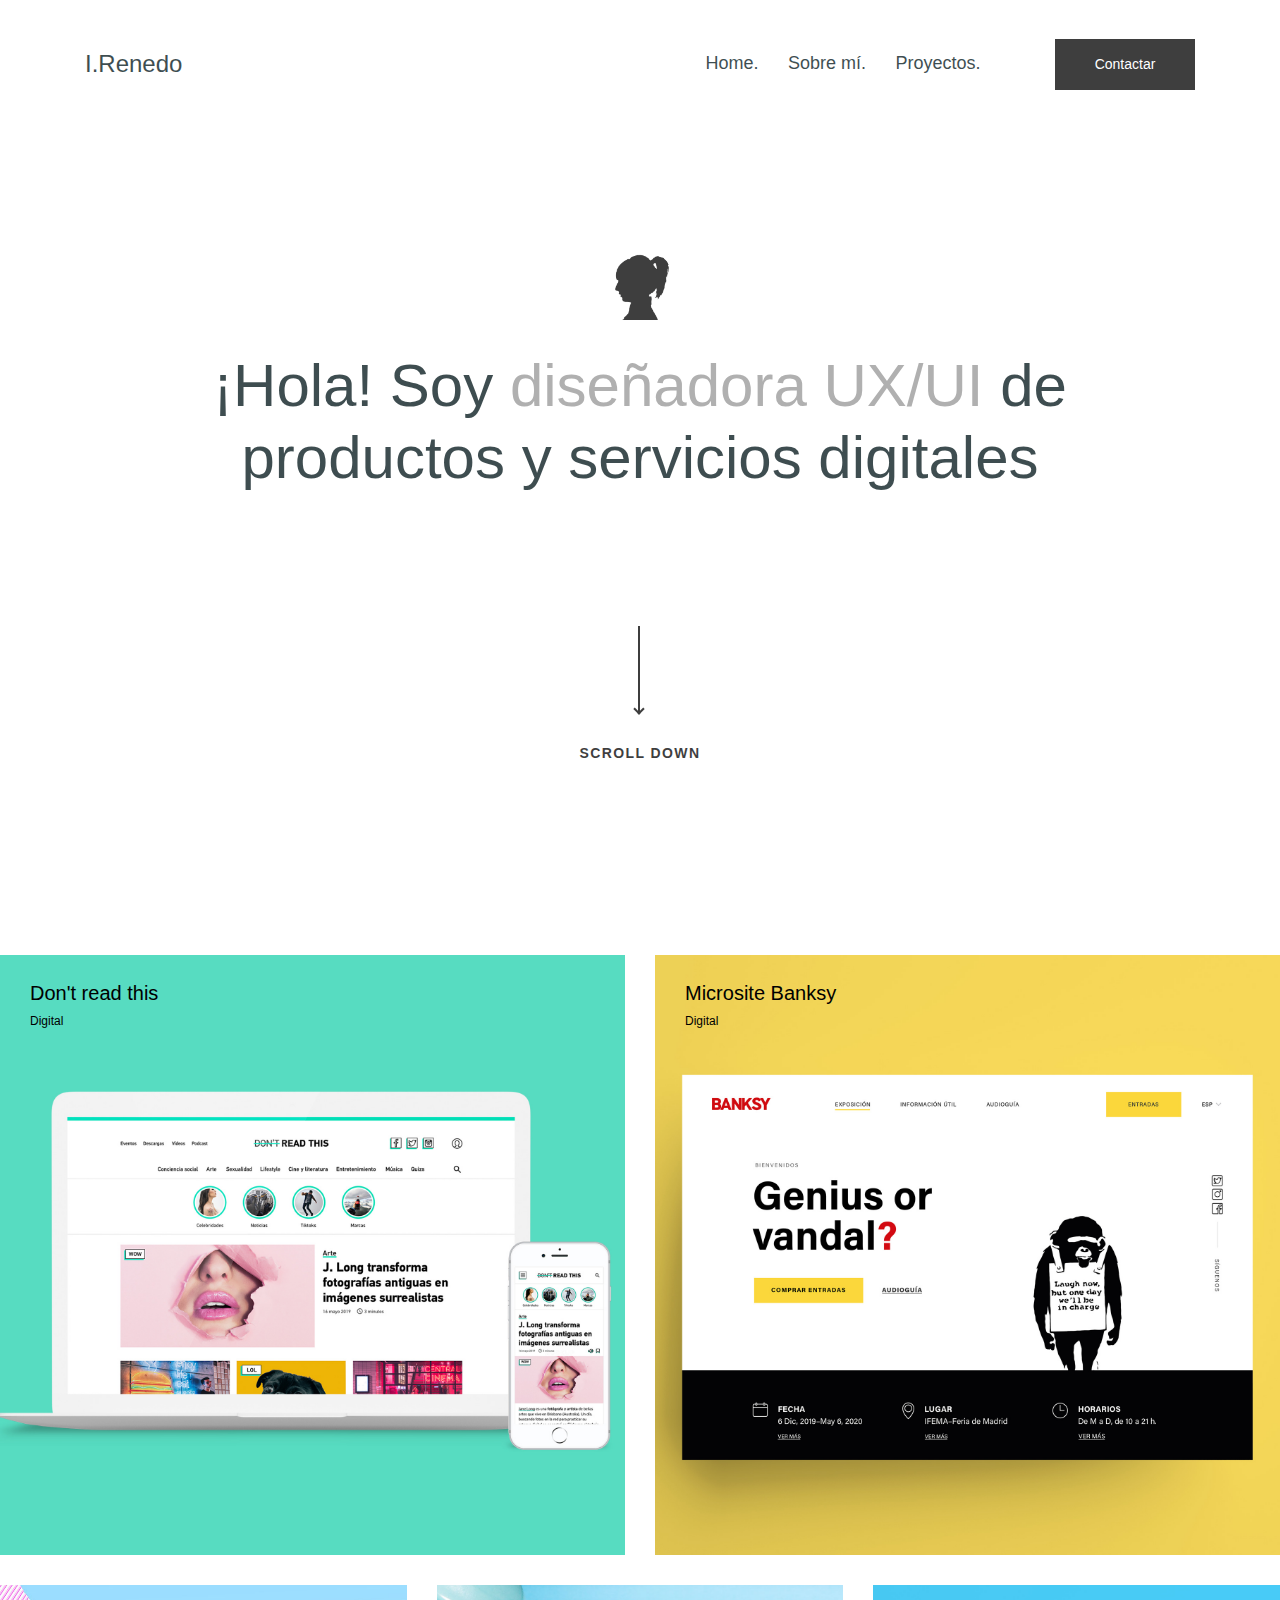
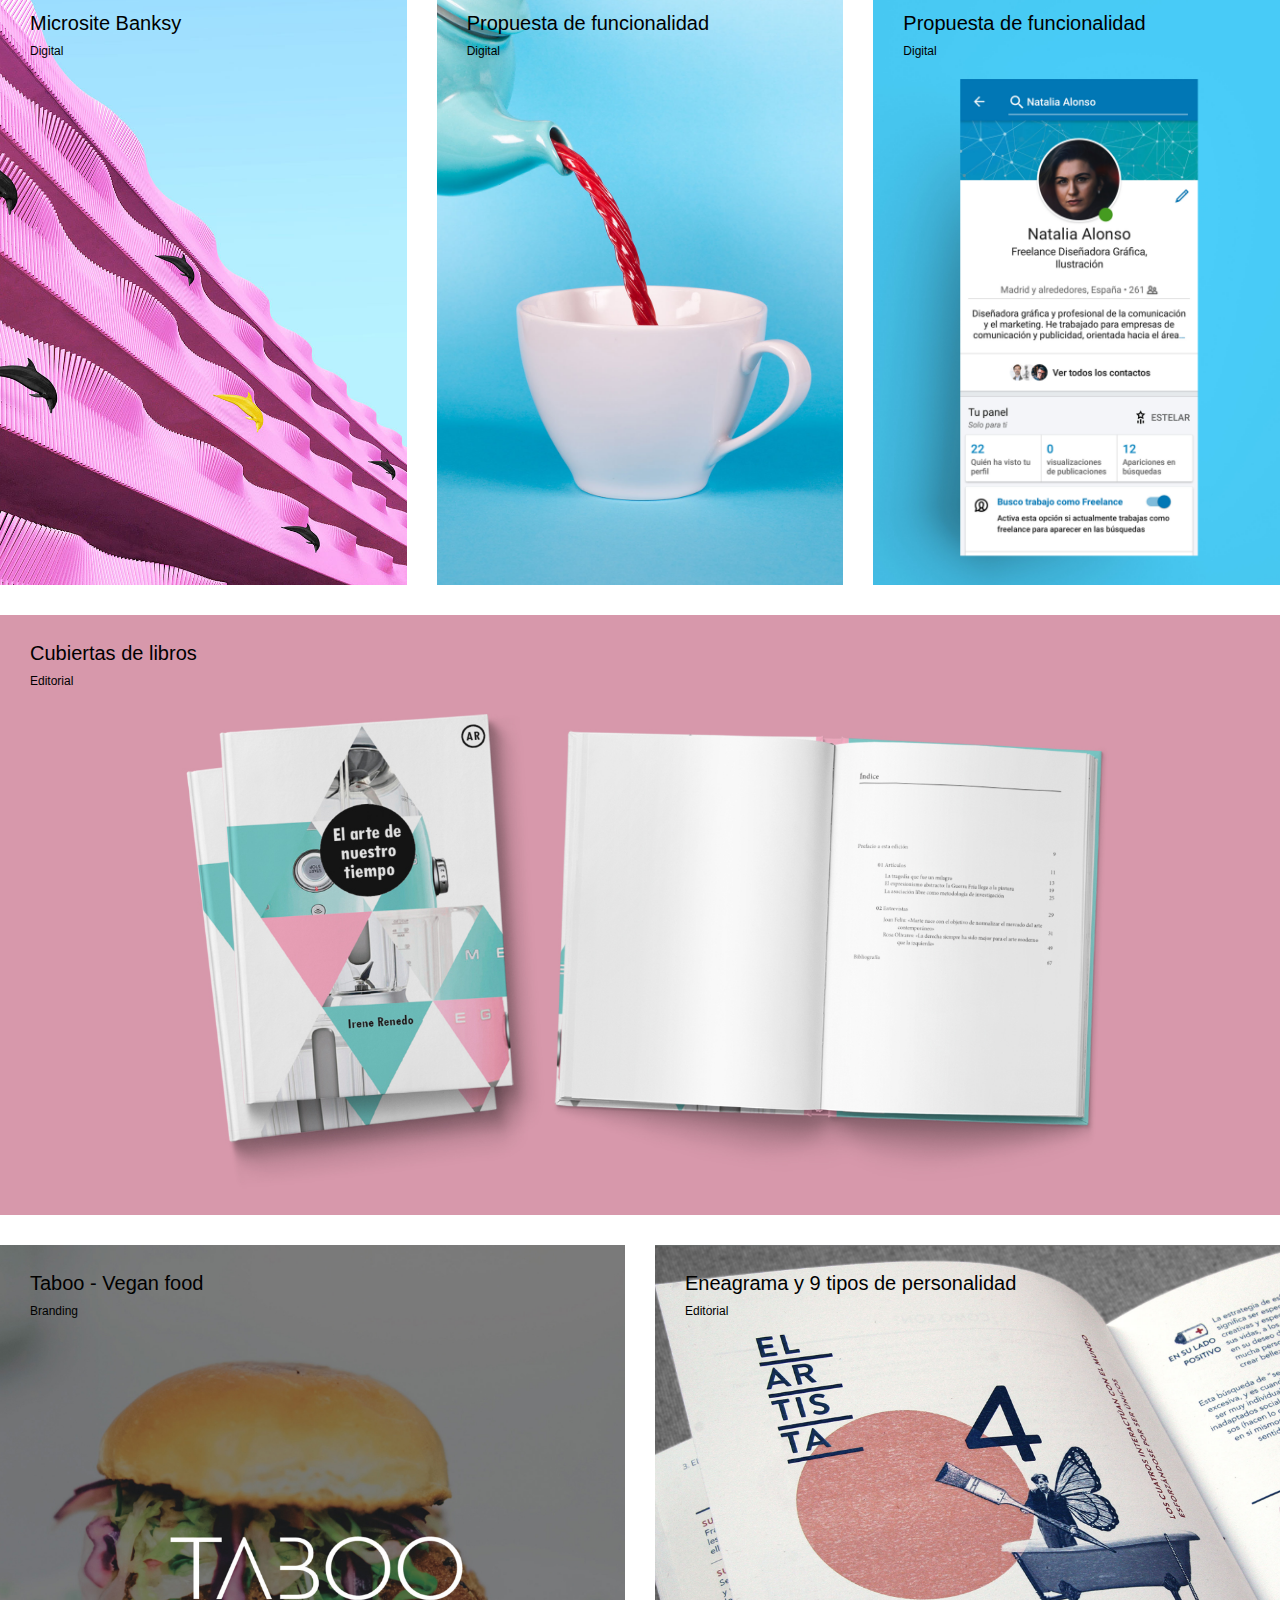
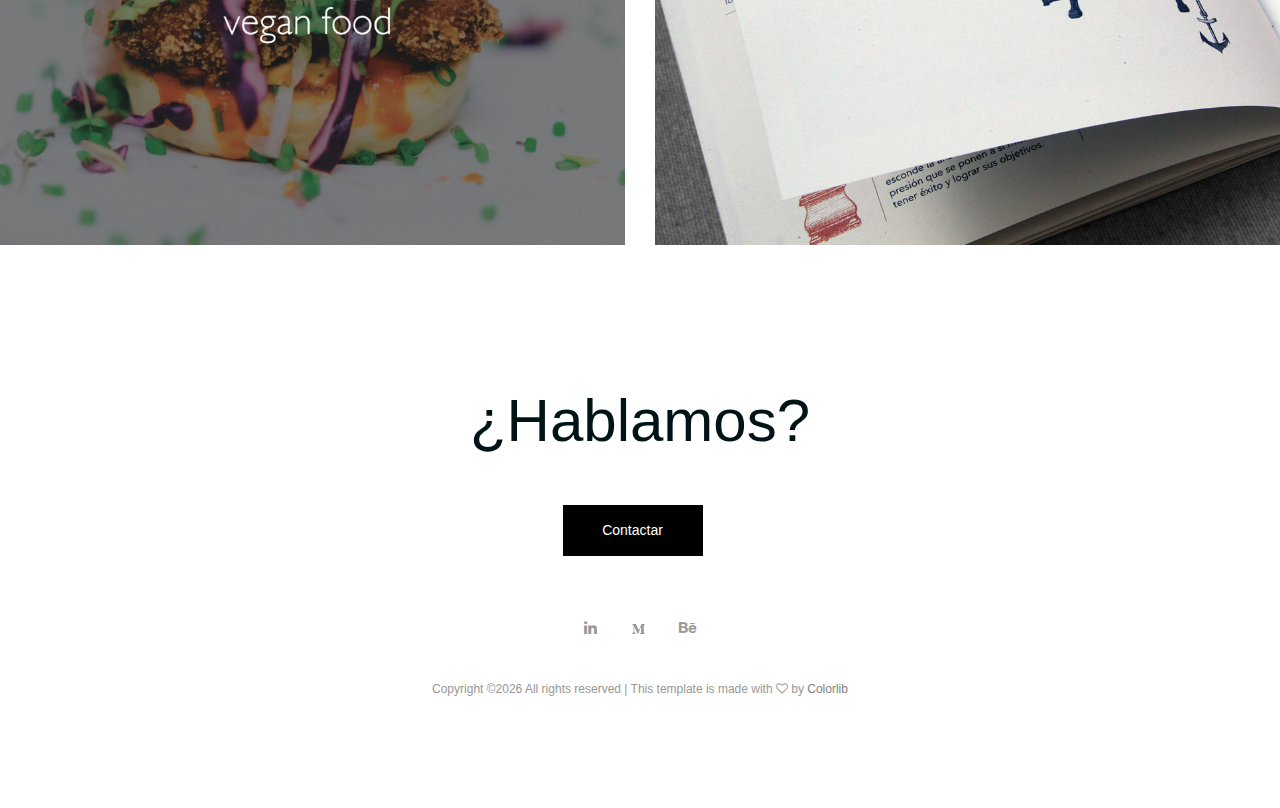
==== index.html @ 066949e9 "Version 1" ====
<!DOCTYPE html>
<html lang="en">
<head>
	<title>Irene Renedo - Portfolio</title>
	<meta charset="UTF-8">
	<meta name="description" content="Riddle - Portfolio Template">
	<meta name="keywords" content="portfolio, riddle, onepage, creative, html">
	<meta name="viewport" content="width=device-width, initial-scale=1.0">
	<!-- Favicon -->   
	<link href="./img/irene-favicon.png" rel="shortcut icon"/>

	<!-- Google Fonts -->
	<link href="https://fonts.googleapis.com/css?family=Josefin+Sans:400,400i,600,600i,700" rel="stylesheet">

	<!-- Stylesheets -->
	<link rel="stylesheet" href="css/bootstrap.min.css"/>
	<link rel="stylesheet" href="css/font-awesome.min.css"/>
	<link rel="stylesheet" href="css/magnific-popup.css"/>
	<link rel="stylesheet" href="css/style.css"/>


	<!--[if lt IE 9]>
	  <script src="https://oss.maxcdn.com/html5shiv/3.7.2/html5shiv.min.js"></script>
	  <script src="https://oss.maxcdn.com/respond/1.4.2/respond.min.js"></script>
	<![endif]-->

</head>
<body>
	<!-- Page Preloder -->
	<div id="preloder">
		<div class="loader"></div>
	</div>

	<!-- header section start -->
	<header class="header-section">
		<div class="container">
			<div class="row">
				<div class="col-lg-4 col-md-3">
					<div class="logo">
						<h2 class="site-logo">I.Renedo</h2>
					</div>
				</div>
				<div class="col-lg-8 col-md-9">
					<nav class="main-menu">
						<ul>
							<li><a href="index.html">Home.</a></li>
							<li><a href="sobremi.html">Sobre mí.</a></li>
							<li><a href="#proyectos">Proyectos.</a></li>
							<a href="mailto:irenedogomez@gmail.com" class="site-btn header-btn">Contactar</a>
						</ul>
					</nav>
				</div>
			</div>
		</div>
		<div class="nav-switch">
			<i class="fa fa-bars"></i>
		</div>
	</header>
	<!-- header section end -->
	
	<!-- intro section start -->
	<section class="intro-section">
		
		<div class="container text-center">
				<img src= "./img/irenedo.png" width="70px" vspace="30px">
			<div class="row">
				<div class="col-xl-10 offset-xl-1">
					<h2 class="section-title">¡Hola! Soy <span>diseñadora UX/UI</span> de productos y servicios digitales</h2>
					
					<div id="wrapper">
						<div id="wrapper-inner">
						  <div id="scroll-down">
							<span class="arrow-down">
							<!-- css generated icon -->
							</span>
							<span id="scroll-title">
							  Scroll down
							</span>
						  </div>
						</div>
					</div>
				</div>
			</div>
		</div>
	</section>
	<!-- intro section end -->

	<!-- portfolio section start -->
	<section class="portfolio-section">
			<!-- <div id="proyectos" class="container">
				<ul class="portfolio-filter controls">
					<li class="control" data-filter="all">All</li>
					<li class="control" data-filter=".web">Web design</li>
					<li class="control" data-filter=".digital">Digital design</li>
					<li class="control" data-filter=".rened">3D Renedering</li>
					<li class="control" data-filter=".brand">Brand Identity</li>
				</ul>
			</div>                        -->
			<div class="container-fluid p-md-0 " id="proyectos">
				<div class="row portfolios-area">

					<div class="mix col-lg-6 col-md-6 web responsiveSizeLarge"  >
						<a href="proyecto1.html" target="_blank" class="portfolio-item set-bg" data-setbg="./img/Proyecto-editorial.jpg" >
							<div class="pi-inner dont-read-img">
									<p class="gallery-p">
											Don't read this 
										  </p>
									<p class="gallery-p2">
											Digital 
											</p>

								<h2>+ Ver proyecto</h2>
								
							</div>						
						</a>
					</div>
					<!-- codigo repetido para responsive -->
					<div class="mix col-lg-6 col-md-6 web responsiveSizeSmall" >
							<a href="proyecto1.html" target="_blank" class="portfolio-item set-bg" data-setbg="./img/DontReadThis_mobile.png">
								<div class="pi-inner">
										<p class="gallery-p">
												Don't read this 
											  </p>
										<p class="gallery-p2">
												Digital 
												</p>
	
									<h2>+ Ver proyecto</h2>
									
								</div>						
							</a>
						</div>
					<div class="mix col-lg-6 col-md-6 digital responsiveSizeLarge">
						<a href="proyecto2.html" target="_blank" class="portfolio-item set-bg" data-setbg="./img/Microsite-Banksy.jpg">
							<div class="pi-inner">
									<p class="gallery-p">
									Microsite Banksy 
								  	</p>
									<p class="gallery-p2">
									Digital 
									</p>
								<h2>+ Ver proyecto</h2>
							</div>						
						</a>
					</div>
					<!-- codigo repetido para responsive -->
					<div class="mix col-lg-6 col-md-6 web responsiveSizeSmall" >
						<a href="proyecto2.html" target="_blank" class="portfolio-item set-bg" data-setbg="./img/Banksy_mobile.png">
							<div class="pi-inner">
									<p class="gallery-p">
											Microsite Banksy 
										  </p>
									<p class="gallery-p2">
											Digital 
											</p>

								<h2>+ Ver proyecto</h2>
								
							</div>						
						</a>
					</div>


					
					<div class="mix col-lg-4 col-md-6 web">
						<a href="https://colorlib.com/preview/#riddle" target="_blank" class="portfolio-item set-bg" data-setbg="img/portfolio/3.jpg">
							<div class="pi-inner">
									<p class="gallery-p">
											Microsite Banksy 
											  </p>
											<p class="gallery-p2">
											Digital 
											</p>
								<h2>+ See Project</h2>
							</div>						
						</a>
					</div>
					<div class="mix col-lg-4 col-md-6 digital">
						<a href="https://colorlib.com/preview/#riddle" target="_blank" class="portfolio-item set-bg" data-setbg="img/portfolio/4.jpg">
							<div class="pi-inner">
										<p class="gallery-p">
										Propuesta de funcionalidad 
										</p>
										<p class="gallery-p2">
										Digital 
										</p>
								<h2>+ Ver proyecto</h2>
							</div>						
						</a>
					</div>
					<div class="mix col-lg-4 col-md-6 rened">
						<a href="proyecto5.html" target="_blank" class="portfolio-item set-bg" data-setbg="./img/Funcionalidad-LinkedIn.jpg">
							<div class="pi-inner">
									<p class="gallery-p">
									Propuesta de funcionalidad 
									</p>
									<p class="gallery-p2">
									Digital 
									</p>
								<h2>+ Ver proyecto</h2>
							</div>						
						</a>
					</div>
					<div class="mix col-lg-12 col-md-6 web responsiveSizeLarge">
						<a href="https://www.behance.net/gallery/58232469/DISENO-DE-CUBIERTAS-Book-Cover" target="_blank" class="portfolio-item set-bg" data-setbg="./img/Cubiertas2.jpg">
							<div class="pi-inner">
										<p class="gallery-p">
										Cubiertas de libros 
										</p>
										<p class="gallery-p2">
										Editorial 
										</p>
								<h2>+ Ver proyecto</h2>
							</div>						
						</a>
					</div>

					<!-- codigo repetido para responsive -->
					<div class="mix col-lg-6 col-md-6 web responsiveSizeSmall" >
						<a href="https://www.behance.net/gallery/58232469/DISENO-DE-CUBIERTAS-Book-Cover" target="_blank" class="portfolio-item set-bg" data-setbg="./img/Cubiertas_mobile.png">
							<div class="pi-inner">
									<p class="gallery-p">
											Cubiertas de libros 
										  </p>
									<p class="gallery-p2">
											Editorial 
											</p>

								<h2>+ Ver proyecto</h2>
								
							</div>						
						</a>
					</div>

					<div class="mix col-lg-6 col-md-6 rened">
						<a href="https://www.behance.net/gallery/58991447/TABOO-Vegan-food" target="_blank" class="portfolio-item set-bg" data-setbg="./img/taboo-veganfood.jpg">
							<div class="pi-inner">
										<p class="gallery-p">
										Taboo - Vegan food 
										</p>
										<p class="gallery-p2">
										Branding 
										</p>
								<h2>+ Ver proyecto</h2>
							</div>						
						</a>
					</div>
					<div class="mix col-lg-6 col-md-6 brand">
						<a href="https://artediez.es/blog/proyectos/eneagrama-9-tipos-personalidad-irene-renedo/" target="_blank" class="portfolio-item set-bg" data-setbg="./img/eneagrama.jpg">
							<div class="pi-inner">	
										<p class="gallery-p">
										Eneagrama y 9 tipos de personalidad 
										</p>
										<p class="gallery-p2">
										Editorial 
										</p>
								<h2>+ Ver proyecto</h2>
							</div>						
						</a>
					</div>
				</div>
			</div>
		</section>
		<!-- portfolio section end -->
    





    

    	<!-- footer section start -->
	<footer class="footer-section text-center">
		<div class="container">
			<h2 class="section-title mb-5">¿Hablamos?</h2>
			<a href="mailto:irenedogomez@gmail.com" class="site-btn">Contactar</a>
			<div class="social-links">
				<a href="https://www.linkedin.com/in/irene-renedo" target="_blank"><span class="fa fa-linkedin"></span></a>
				<a href="https://medium.com/@irenedogomez" target="_blank"><img src= "./img/medium.png" width="13px"></a>
				<a href="https://www.behance.net/irenedogomce1c" target="_blank"><span class="fa fa-behance"></span></a>
				
			</div>
			<div class="copyright"><!-- Link back to Colorlib can't be removed. Template is licensed under CC BY 3.0. -->
Copyright &copy;<script>document.write(new Date().getFullYear());</script> All rights reserved | This template is made with <i class="fa fa-heart-o" aria-hidden="true"></i> by <a href="https://colorlib.com" target="_blank">Colorlib</a>
<!-- Link back to Colorlib can't be removed. Template is licensed under CC BY 3.0. -->
</div>
		</div>
	</footer>
	<!-- footer section end -->



	<!--====== Javascripts & Jquery ======-->
	<script src="js/jquery-2.1.4.min.js"></script>
	<script src="js/bootstrap.min.js"></script>
	<script src="js/mixitup.min.js"></script>
	<script src="js/magnific-popup.min.js"></script>
	<script src="js/main.js"></script>
</body>
</html>
---- css/style.css ----
/* =================================
------------------------------------
  Riddle - Portfolio
  Version: 1.0
 ------------------------------------ 
 ====================================*/

/*----------------------------------------*/
/* Template default CSS
/*----------------------------------------*/
@font-face {
  font-family: "Graphit";
  src: url("fonts/Graphit-Regular.otf")
}


h1,
h2,
h3,
h4,
h5,
h6 {
  color: #001418;
  margin: 0;
  font-weight: 400;
  font-family: 'Graphit', sans-serif;
}

p {
  font-size: 18px;
  color: #979797;
  line-height: 1.8;
  
}

.gallery-p {
  color: #000;
  font-size: 20px;
  margin-top: 20px;
  margin-bottom: 0px;
  margin-left: 30px;
  
}

.gallery-p2 {
  color: #000;
  font-size: 12px;
  margin-top: 0px;
  margin-left: 30px;
  
}

img {
  max-width: 100%;
}

input:focus,
select:focus,
button:focus,
textarea:focus {
  outline: none;
}

a {
  color: grey;
  text-decoration: none;
  cursor: pointer;
}

a:hover,
a:focus {

  color: grey;
  text-decoration: underline;
  outline: none;
}


ul,
ol {
  padding: 0;
  margin: 0;
}

h1 {text-align: center; margin-bottom: 40px;}


.titleproyecto {margin-top: 100px;}


#wrapper {
  display: table;
  width:100%;
  height:100%;
}

#wrapper-inner {
  display: table-cell;
  vertical-align:middle;
  width:100%;
  height:100%;
}

#scroll-down {
    display: block;
    position: relative;
    padding-top: 79px;
  text-align:center;
}
.arrow-down {
    display: block;
    margin: 0 auto;
    width: 10px;
    height: 38px;
}
.arrow-down:after {
    content: '';
    display: block;
    margin: 0;
    padding: 0;
    width: 8px;
    height: 8px;
    border-top: 2px solid #000000;
    border-right: 2px solid #000000;
    behavior: url(-ms-transform.htc);
    -moz-transform: rotate(135deg);
    -webkit-transform: rotate(135deg);
    -o-transform: rotate(135deg);
    -ms-transform: rotate(135deg);
    transform: rotate(135deg);
}
#scroll-title {
    display: block;
    text-transform: uppercase;
    color: #000000;
  font-family: Graphit, sans-serif, Arial;
  font-size:14px;
  font-weight:bold;
  letter-spacing:.1em;
}
#scroll-down::before {
    -webkit-animation: elasticus 1.4s cubic-bezier(1, 0, 0, 1) infinite;
    /* Safari 4+ */
    
    -moz-animation: elasticus 1.4s cubic-bezier(1, 0, 0, 1) infinite;
    /* Fx 5+ */
    
    -o-animation: elasticus 1.4s cubic-bezier(1, 0, 0, 1) infinite;
    /* Opera 12+ */
    
    animation: elasticus 1.4s cubic-bezier(1, 0, 0, 1) infinite;
    /* IE 10+, Fx 29+ */
    
    position: absolute;
    top: 0px;
    left: 50%;
    margin-left: -2px;
    width: 2px;
    height: 88px;
    background: #000000;
    content: ' ';

}
@-webkit-keyframes elasticus {
    0% {
        -webkit-transform-origin: 0% 0%;
        -ms-transform-origin: 0% 0%;
        -moz-transform-origin: 0% 0%;
        -o-transform-origin: 0% 0%;
        transform-origin: 0% 0%;
        -webkit-transform: scale(1, 0);
        -ms-transform: scale(1, 0);
        -moz-transform: scale(1, 0);
        -o-transform: scale(1, 0);
        transform: scale(1, 0);
    }
    50% {
        -webkit-transform-origin: 0% 0%;
        -ms-transform-origin: 0% 0%;
        -moz-transform-origin: 0% 0%;
        -o-transform-origin: 0% 0%;
        transform-origin: 0% 0%;
        -webkit-transform: scale(1, 1);
        -ms-transform: scale(1, 1);
        -moz-transform: scale(1, 1);
        -o-transform: scale(1, 1);
        transform: scale(1, 1);
    }
    50.1% {
        -webkit-transform-origin: 0% 100%;
        -ms-transform-origin: 0% 100%;
        -moz-transform-origin: 0% 100%;
        -o-transform-origin: 0% 100%;
        transform-origin: 0% 100%;
        -webkit-transform: scale(1, 1);
        -ms-transform: scale(1, 1);
        -moz-transform: scale(1, 1);
        -o-transform: scale(1, 1);
        transform: scale(1, 1);
    }
    100% {
        -webkit-transform-origin: 0% 100%;
        -ms-transform-origin: 0% 100%;
        -moz-transform-origin: 0% 100%;
        -o-transform-origin: 0% 100%;
        transform-origin: 0% 100%;
        -webkit-transform: scale(1, 0);
        -ms-transform: scale(1, 0);
        -moz-transform: scale(1, 0);
        -o-transform: scale(1, 0);
        transform: scale(1, 0);
    }
}
@-moz-keyframes elasticus {
    0% {
        -webkit-transform-origin: 0% 0%;
        -ms-transform-origin: 0% 0%;
        -moz-transform-origin: 0% 0%;
        -o-transform-origin: 0% 0%;
        transform-origin: 0% 0%;
        -webkit-transform: scale(1, 0);
        -ms-transform: scale(1, 0);
        -moz-transform: scale(1, 0);
        -o-transform: scale(1, 0);
        transform: scale(1, 0);
    }
    50% {
        -webkit-transform-origin: 0% 0%;
        -ms-transform-origin: 0% 0%;
        -moz-transform-origin: 0% 0%;
        -o-transform-origin: 0% 0%;
        transform-origin: 0% 0%;
        -webkit-transform: scale(1, 1);
        -ms-transform: scale(1, 1);
        -moz-transform: scale(1, 1);
        -o-transform: scale(1, 1);
        transform: scale(1, 1);
    }
    50.1% {
        -webkit-transform-origin: 0% 100%;
        -ms-transform-origin: 0% 100%;
        -moz-transform-origin: 0% 100%;
        -o-transform-origin: 0% 100%;
        transform-origin: 0% 100%;
        -webkit-transform: scale(1, 1);
        -ms-transform: scale(1, 1);
        -moz-transform: scale(1, 1);
        -o-transform: scale(1, 1);
        transform: scale(1, 1);
    }
    100% {
        -webkit-transform-origin: 0% 100%;
        -ms-transform-origin: 0% 100%;
        -moz-transform-origin: 0% 100%;
        -o-transform-origin: 0% 100%;
        transform-origin: 0% 100%;
        -webkit-transform: scale(1, 0);
        -ms-transform: scale(1, 0);
        -moz-transform: scale(1, 0);
        -o-transform: scale(1, 0);
        transform: scale(1, 0);
    }
}
@-o-keyframes elasticus {
    0% {
        -webkit-transform-origin: 0% 0%;
        -ms-transform-origin: 0% 0%;
        -moz-transform-origin: 0% 0%;
        -o-transform-origin: 0% 0%;
        transform-origin: 0% 0%;
        -webkit-transform: scale(1, 0);
        -ms-transform: scale(1, 0);
        -moz-transform: scale(1, 0);
        -o-transform: scale(1, 0);
        transform: scale(1, 0);
    }
    50% {
        -webkit-transform-origin: 0% 0%;
        -ms-transform-origin: 0% 0%;
        -moz-transform-origin: 0% 0%;
        -o-transform-origin: 0% 0%;
        transform-origin: 0% 0%;
        -webkit-transform: scale(1, 1);
        -ms-transform: scale(1, 1);
        -moz-transform: scale(1, 1);
        -o-transform: scale(1, 1);
        transform: scale(1, 1);
    }
    50.1% {
        -webkit-transform-origin: 0% 100%;
        -ms-transform-origin: 0% 100%;
        -moz-transform-origin: 0% 100%;
        -o-transform-origin: 0% 100%;
        transform-origin: 0% 100%;
        -webkit-transform: scale(1, 1);
        -ms-transform: scale(1, 1);
        -moz-transform: scale(1, 1);
        -o-transform: scale(1, 1);
        transform: scale(1, 1);
    }
    100% {
        -webkit-transform-origin: 0% 100%;
        -ms-transform-origin: 0% 100%;
        -moz-transform-origin: 0% 100%;
        -o-transform-origin: 0% 100%;
        transform-origin: 0% 100%;
        -webkit-transform: scale(1, 0);
        -ms-transform: scale(1, 0);
        -moz-transform: scale(1, 0);
        -o-transform: scale(1, 0);
        transform: scale(1, 0);
    }
}
@keyframes elasticus {
    0% {
        -webkit-transform-origin: 0% 0%;
        -ms-transform-origin: 0% 0%;
        -moz-transform-origin: 0% 0%;
        -o-transform-origin: 0% 0%;
        transform-origin: 0% 0%;
        -webkit-transform: scale(1, 0);
        -ms-transform: scale(1, 0);
        -moz-transform: scale(1, 0);
        -o-transform: scale(1, 0);
        transform: scale(1, 0);
    }
    50% {
        -webkit-transform-origin: 0% 0%;
        -ms-transform-origin: 0% 0%;
        -moz-transform-origin: 0% 0%;
        -o-transform-origin: 0% 0%;
        transform-origin: 0% 0%;
        -webkit-transform: scale(1, 1);
        -ms-transform: scale(1, 1);
        -moz-transform: scale(1, 1);
        -o-transform: scale(1, 1);
        transform: scale(1, 1);
    }
    50.1% {
        -webkit-transform-origin: 0% 100%;
        -ms-transform-origin: 0% 100%;
        -moz-transform-origin: 0% 100%;
        -o-transform-origin: 0% 100%;
        transform-origin: 0% 100%;
        -webkit-transform: scale(1, 1);
        -ms-transform: scale(1, 1);
        -moz-transform: scale(1, 1);
        -o-transform: scale(1, 1);
        transform: scale(1, 1);
    }
    100% {
        -webkit-transform-origin: 0% 100%;
        -ms-transform-origin: 0% 100%;
        -moz-transform-origin: 0% 100%;
        -o-transform-origin: 0% 100%;
        transform-origin: 0% 100%;
        -webkit-transform: scale(1, 0);
        -ms-transform: scale(1, 0);
        -moz-transform: scale(1, 0);
        -o-transform: scale(1, 0);
        transform: scale(1, 0);
    }
}



/*// codepen profile logo
#paschka {
  display: block;
  color:white;
  font-family:helvetica neue, helvetica, arial;
  font-size:32px;
  text-decoration: none;
  position: fixed;
  bottom:0px;
  right:0px;
  padding:0px;
  transition: all .1s ease;
  background:#000;
  height:40px;
  line-height:30px;
  vertical-align:middle;
  width:40px;
  text-align:center;
  border-radius: 5%;
  bottom:20px;
  right:20px;
  
  &:hover {
    background-color:#232323;
    transition:all .1s ease;
    color:#f0f0f0;
  }
}



/*------------------------
  Helper css
--------------------------*/
.body-pad {
  padding: 0 40px;
}

.spad {
  padding: 100px 0;
}

.pt100 {
  padding-top: 100px;
}

.set-bg {
  background-repeat: no-repeat;
  background-size: cover;
}

.section-title {
  font-size: 60px;
  margin-bottom: 40px;
}

.section-title span {
  color: #979797;
}

/*------------------------
  Common Elements
--------------------------*/
.element {
  margin-bottom: 100px;
}

.element:last-child {
  margin-bottom: 0;
}

/*=== Preloder ===*/
#preloder {
  position: fixed;
  width: 100%;
  height: 100%;
  top: 0;
  left: 0;
  z-index: 999999;
  background: #fff;
}

.loader {
  width: 30px;
  height: 30px;
  border: 3px solid #000;
  position: absolute;
  top: 50%;
  left: 50%;
  margin-top: -13px;
  margin-left: -13px;
  border-radius: 60px;
  border-left-color: transparent;
  animation: loader 0.8s linear infinite;
  -webkit-animation: loader 0.8s linear infinite;
}

@keyframes loader {
  0% {
    -webkit-transform: rotate(0deg);
            transform: rotate(0deg);
  }
  50% {
    -webkit-transform: rotate(180deg);
            transform: rotate(180deg);
  }
  100% {
    -webkit-transform: rotate(360deg);
            transform: rotate(360deg);
  }
}

@-webkit-keyframes loader {
  0% {
    -webkit-transform: rotate(0deg);
  }
  50% {
    -webkit-transform: rotate(180deg);
  }
  100% {
    -webkit-transform: rotate(360deg);
  }
}

/*=== Buttons ===*/
.site-btn {
  display: inline-block;
  font-size: 14px;
  min-width: 140px;
  text-align: center;
  padding: 15px 10px;
  position: relative;
  color: #fff;
  border: none;
  background-color: #000;
  margin-right: 15px;
  z-index: 1;
}


.site-btn-cv {
  
  background-color: white;
  color: black;
  border: 1px solid #000F;
  min-width: 140px;
  padding: 15px 20px;
  position: relative;
}





.site-btn.btn-fade {
  background-color: #979797;
}

.site-btn.btn-line {
  background: none;
  border: 2px solid #000;
  color: #000;
  padding: 13px 10px;
}

.site-btn.btn-line:hover {
  color: #000;
}

.site-btn.btn-line-fade {
  background: none;
  border: 2px solid #979797;
  color: #979797;
  padding: 13px 10px;
}

.site-btn.btn-line-fade:hover {
  color: #979797;
}

.site-btn:hover {
  color: #fff;
}

/*===  Accordion  ===*/
.accordion-area .panel {
  margin-bottom: 30px;
}

.accordion-area .panel-header {
  background: #000;
  color: #fff;
  display: block;
  padding: 12px 50px;
  padding-left: 30px;
  font-size: 14px;
  font-weight: 600;
  position: relative;
  border: 2px solid #000;
  -webkit-transition: all 0.4s ease-out 0s;
  -o-transition: all 0.4s ease-out 0s;
  transition: all 0.4s ease-out 0s;
}

.accordion-area .panel-header.active {
  background: transparent;
  color: #000;
}

.accordion-area .panel-header.active .panel-link:after {
  content: "-";
  color: #000;
}

.accordion-area .panel-header.active .panel-link.collapsed:after {
  content: "+";
}

.accordion-area .panel-link {
  position: absolute;
  right: 0;
  top: 0;
  height: 100%;
  width: 50px;
  border: none;
  cursor: pointer;
  background: transparent;
}

.accordion-area .panel-body p {
  font-size: 14px;
  margin-bottom: 0;
  padding-top: 25px;
}

.accordion-area .panel-body {
  padding: 0 5px;
}

.accordion-area .panel-link:after {
  content: "+";
  position: absolute;
  left: 50%;
  font-size: 16px;
  font-weight: 700;
  top: 50%;
  color: #fff;
  line-height: 16px;
  margin-top: -8px;
  margin-left: -4px;
}

/*===  Tab  ===*/
.tab-element .nav-tabs {
  border-bottom: none;
  margin-bottom: 35px;
}

.tab-element .nav-tabs .nav-link {
  border: 2px solid #000;
  background: #000;
  border-radius: 0;
  margin-right: 10px;
  font-size: 14px;
  font-weight: 500;
  color: #222;
  padding: 15px 40px;
  min-width: 118px;
  font-size: 16px;
  color: #fff;
  margin-bottom: 10px;
}

.tab-element .nav-tabs .nav-item:last-child .nav-link {
  margin-right: 0;
}

.tab-element .nav-tabs .nav-link.active {
  background: transparent;
  color: #000;
}

.tab-element .tab-pane h4 {
  font-size: 18px;
  margin: 25px 0 20px;
}

.tab-element .tab-pane p {
  font-size: 14px;
}

.circle-progress {
  text-align: center;
  position: relative;
}

.circle-progress canvas {
  -webkit-transform: rotate(90deg);
  -ms-transform: rotate(90deg);
  transform: rotate(90deg);
}

.circle-progress .progress-info {
  position: absolute;
  width: 100%;
  top: 30%;
}

.circle-progress .progress-info h2 {
  font-size: 36px;
}

.circle-progress .progress-info p {
  color: #979797;
  font-size: 16px;
  line-height: normal;
}

/*===  Icon Box  ===*/
.icon-box {
  display: -webkit-box;
  display: -ms-flexbox;
  display: flex;
}

.icon-box .icon h2 {
  font-size: 60px;
}

.icon-box .icon-box-content {
  padding-left: 25px;
  padding-top: 10px;
}

.icon-box .icon-box-content h3 {
  font-size: 24px;
  margin-bottom: 25px;
}

/*------------------------
    Header Section
--------------------------*/
.header-section {
  padding-top: 30px;
  padding-bottom: 20px;
  position: relative;
  
}

.site-logo {
  font-size: 24px;
  padding-top: 20px;
}

.main-menu ul {
  float: right;
  list-style: none;

}

.main-menu ul li {
  display: inline;
}

.main-menu ul li a {
  display: inline-block;
  font-size: 18px;
  color: #001418;
  margin-left: 15px;
  margin-right: 10px;
  padding: 20px 0 5px;
  
}

.main-menu ul li:nth-child(3) {
  margin-right: 60px;
  
}

.main-menu ul a {
  float: none;
}

.header-btn {
  float: right;
  margin-right: 0;
}

.nav-switch {
  display: none;
}

/*------------------------
    Intro Section
--------------------------*/
.intro-section {
  padding: 110px 0;
  height: calc(100vh - 55px);
}



/*.col-lg-6 {margin-top: 90px;}

.col-lg-5 {margin-top: 60px;}

/*------------------------
    Portfolio Section
--------------------------*/
.portfolio-section {
  overflow: hidden;
}

.portfolio-filter {
  list-style: none;
  padding-bottom: 100px;
}

.portfolio-filter li {
  font-size: 16px;
  display: inline-block;
  margin-right: 30px;
  padding-bottom: 10px;
  color: #979797;
  cursor: pointer;
}

.portfolio-filter li.mixitup-control-active {
  color: #001418;
}

.portfolios-area .gallery-block {
  padding: 0;
}

.gallery-block {
  position: relative;
}

.portfolio-item {
  display: block;
  width: 100%;
  height: 600px;
  background-position: center center;
  position: relative;
  margin-bottom: 30px;
}

.portfolio-item .pi-inner {
  position: absolute;
  width: 100%;
  height: 100%;
  left: 0;
  top: 0;
  background: transparent;
  -webkit-transition: all 0.4s ease 0s;
  -o-transition: all 0.4s ease 0s;
  transition: all 0.4s ease 0s;
}

.pi-inner:hover .gallery-p{
  color: white;
}

.pi-inner:hover .gallery-p2{
  color: white;
}

.portfolio-item .pi-inner h2 {
  opacity: 0;
  font-size: 30px;
  font-weight: 400;
  position: absolute;
  left: 50px;
  bottom: 50px;
  color: #fff;
  letter-spacing: 10px;
  -webkit-transition: all 0.3s ease 0s;
  -o-transition: all 0.3s ease 0s;
  transition: all 0.3s ease 0s;
}

.portfolio-item:hover .pi-inner {
  background: rgba(0, 20, 24, 0.8);
}

.portfolio-item:hover .pi-inner h2 {
  opacity: 1;
  letter-spacing: 0;
}

.portfolio-meta {
  padding-bottom: 45px;
}

.portfolio-meta h2 {
  font-size: 24px;
}

.portfolio-meta p {
  font-size: 14px;
  color: #a6a6a6;
  margin-bottom: 0;
}

.portfolio-intro {
  display: block;
}

.img-popup-warp .mfp-content {
  opacity: 0;
  -webkit-transform: scale(0.8);
  -ms-transform: scale(0.8);
  transform: scale(0.8);
  -webkit-transition: all 0.4s;
  -o-transition: all 0.4s;
  transition: all 0.4s;
}

.img-popup-warp.mfp-ready .mfp-content {
  opacity: 1;
  -webkit-transform: scale(1);
  -ms-transform: scale(1);
  transform: scale(1);
}

.description {
  display: flex;
  flex-direction: row;
}

.description2 {
  display: flex;
  flex-direction: row;
  margin-left: 20px;
  margin-right: 20px;
}


/*------------------------
    Footer Section
--------------------------*/
.footer-section {
  padding: 110px 0;
}

.footer-section .copyright {
  font-size: 12px;
  color: #979797;
}

.social-links {
  margin-top: 60px;
  margin-bottom: 40px;
}

.social-links a {
  color: #979797;
  font-size: 15px;
  margin-right: 30px;
}

.social-links a:last-child {
  margin-right: 0;
}

/*------------------------
    About Page
--------------------------*/
.pic-frame {
  position: relative;
  padding-left: 25px;
  padding-bottom: 25px;
  display: inline-block;
}

.pic-frame:after {
  position: absolute;
  content: "";
  width: calc(100% - 25px);
  height: calc(100% - 25px);
  bottom: 0;
  left: 0;
  border: 2px solid #000;
  z-index: 1;
}

.milestone {
  margin-top: 15px;
}

.milestone h2 {
  font-size: 60px;
}

.milestone h2 span {
  font-size: 18px;
  color: #979797;
}



/*------------------------
    Blog Page
--------------------------*/
.blog-item {
  margin-bottom: 70px;
}

.blog-item .read-more {
  color: #000;
  position: relative;
  display: inline-block;
  padding-bottom: 5px;
  line-height: 18px;
  font-size: 18px;
}

.blog-item .read-more:after {
  position: absolute;
  content: '';
  width: 100%;
  height: 2px;
  bottom: 0;
  left: 0;
  background: #000;
}

.thumb {
  margin-bottom: 30px;
}

.blog-content h2 {
  font-size: 24px;
  margin-bottom: 15px;
}

.blog-content .blog-meta {
  font-size: 13px;
  color: #979797;
  margin-bottom: 30px;
}

.blog-content p {
  margin-bottom: 30px;
}

/*------------------------
    Contact Page
--------------------------*/
.contect-tect {
  text-align: center;
  margin-bottom: 70px;
}

.contect-tect h2 {
  font-size: 24px;
  margin-bottom: 30px;
}

.contect-tect p {
  font-size: 17px;
}

.contact-form {
  display: block;
  width: 100%;
}

.contact-form input {
  padding-left: 25px;
  height: 60px;
  width: 100%;
  border: none;
  border-bottom: 2px solid #000;
  margin-bottom: 30px;
  font-size: 12px;
}

.contact-form textarea {
  padding-left: 25px;
  height: 200px;
  width: 100%;
  border: none;
  border-bottom: 2px solid #000;
  margin-bottom: 30px;
  font-size: 12px;
}

.contact-form ::-webkit-input-placeholder {
  font-style: italic;
}

.contact-form :-ms-input-placeholder {
  font-style: italic;
}

.contact-form ::-ms-input-placeholder {
  font-style: italic;
}

.contact-form ::placeholder {
  font-style: italic;
}

.responsiveSizeSmall {
  display: none;
}

/* ===========================
  Responsive
==============================*/
@media only screen and (max-width: 1448px) {
  .home-2.container {
    width: auto;

    

  }


}

/* Medium screen : 992px. */
@media only screen and (min-width: 992px) and (max-width: 1199px) {
  .portfolio-item {
    height: 450px;
  }

}

/* Tablet :768px. */
@media only screen and (min-width: 768px) and (max-width: 991px) {
  .body-pad {
    padding: 0 30px;
  }
  .portfolio-item {
    height: 350px;
  }

  #wrapper {display: none;}

}





/* Large Mobile :480px. */
@media only screen and (max-width: 767px) {
  .body-pad {
    padding: 0 15px;
  }
  .main-menu {
    position: absolute;
    background: #efefef;
    width: 100%;
    z-index: 999;
    left: 0;
    top: 30px;
    padding-top: 15px;
    display: none;
  }
  .main-menu ul li a {
    padding: 10px 15px;
    border-bottom: 1px solid #ddd;
    display: block;
  }
  .main-menu ul li {
    display: block;
  }
  .main-menu ul li:last-child a {
    border-bottom: none;
  }
  .home-2 {
    text-align: left;
  }
  .home-2 .main-menu {
    top: 99px;
  }
  .nav-switch {
    position: absolute;
    right: 25px;
    font-size: 30px;
    color: #333;
    top: 35px;
    display: block;
  }
  .header-btn {
    display: none;
  }
  .section-title {
    font-size: 45px;
  }
  .portfolio-filter {
    text-align: center;
  }

  #wrapper {display: none;}

}

/* small Mobile :320px. */
@media only screen and (max-width: 479px) {
  
  #wrapper {display: none;}


  .responsiveSizeLarge {
    display: none;
  }

  .responsiveSizeSmall {
    display: initial;
  }
  .section-title {
    font-size: 30px;
  }
}
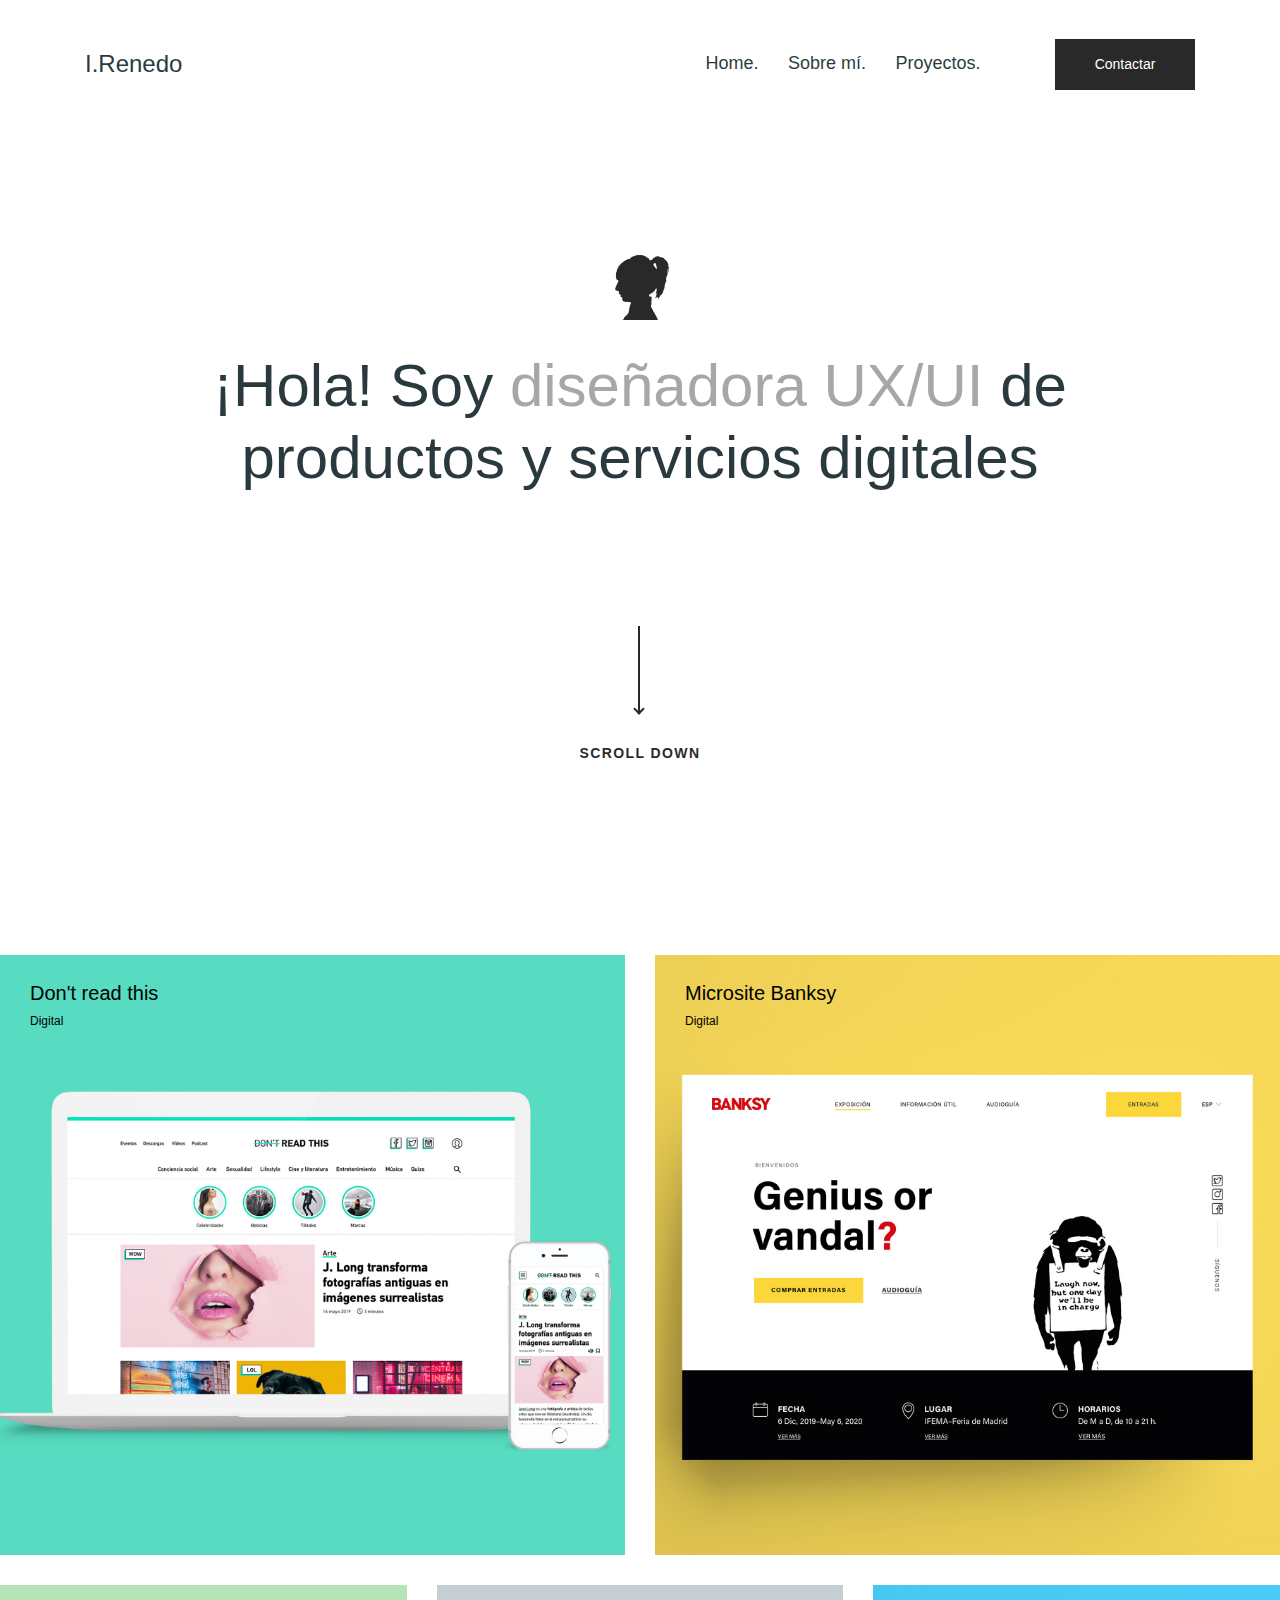
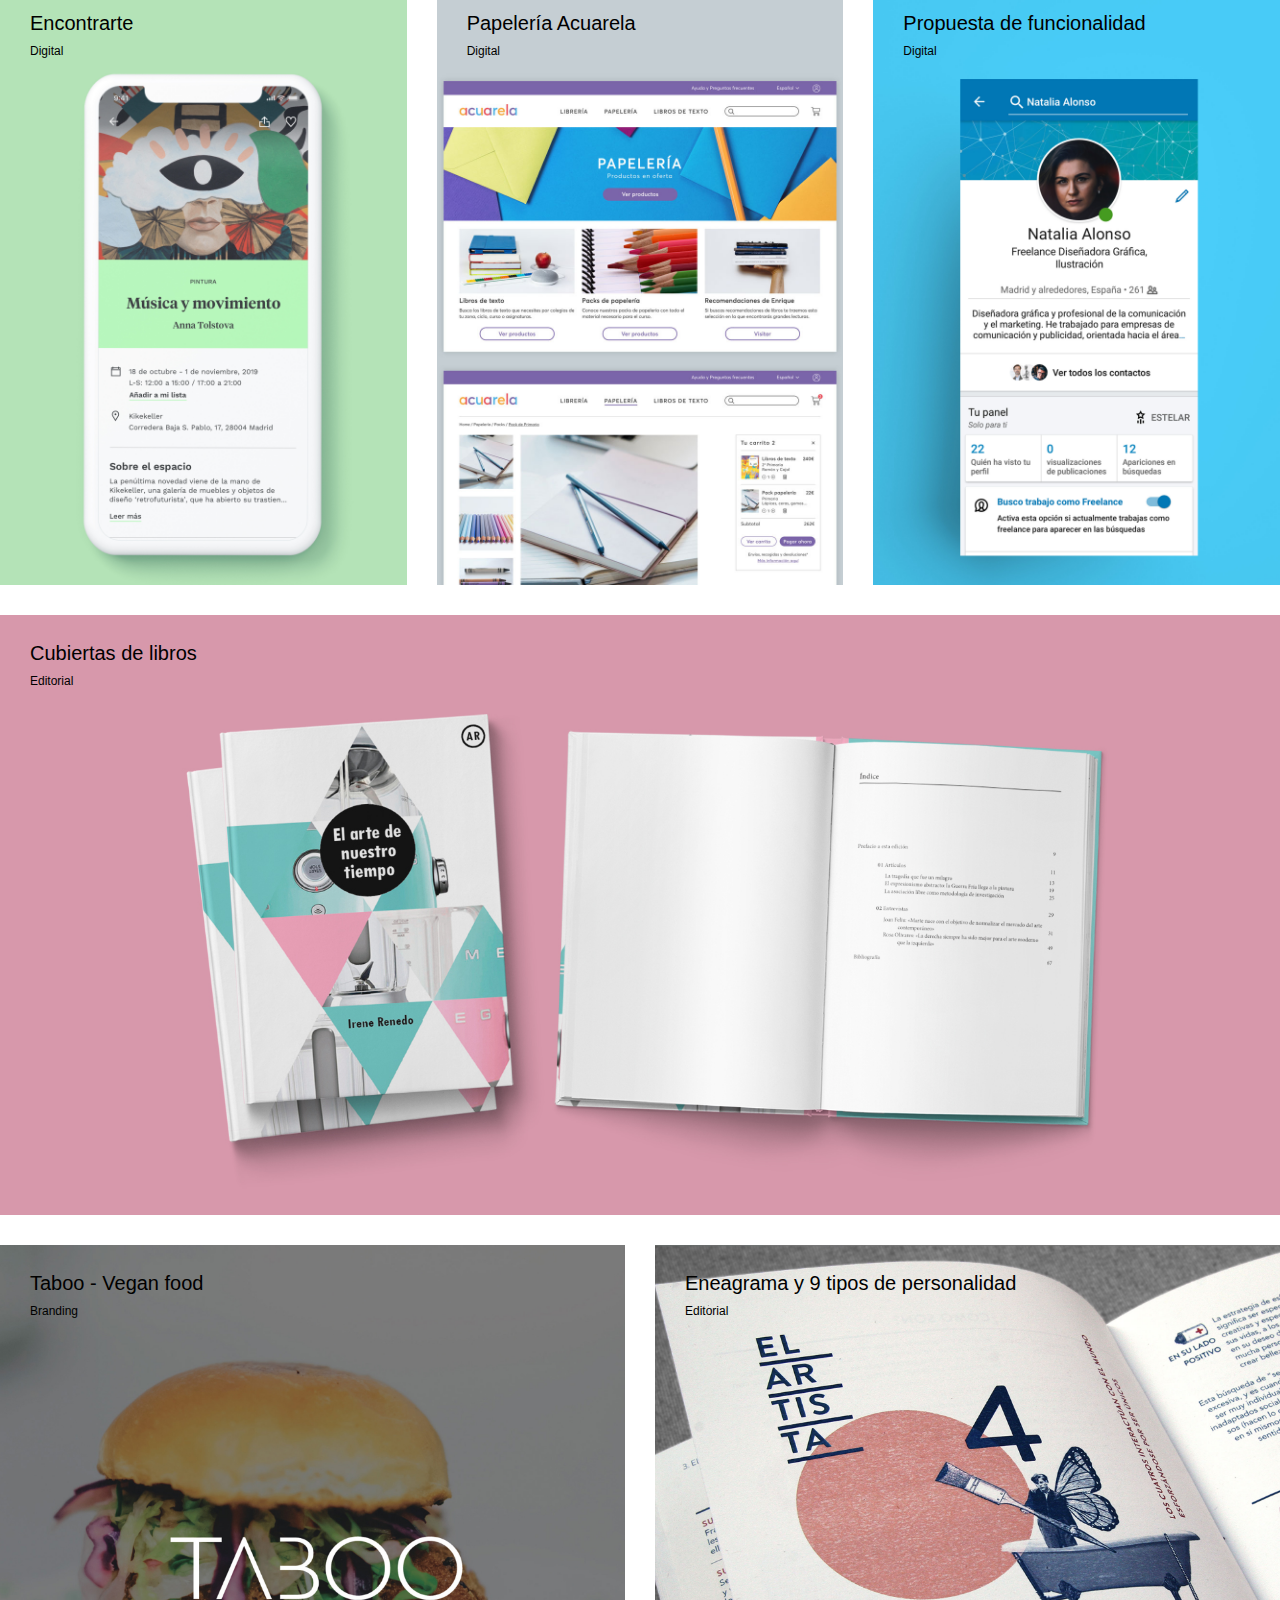
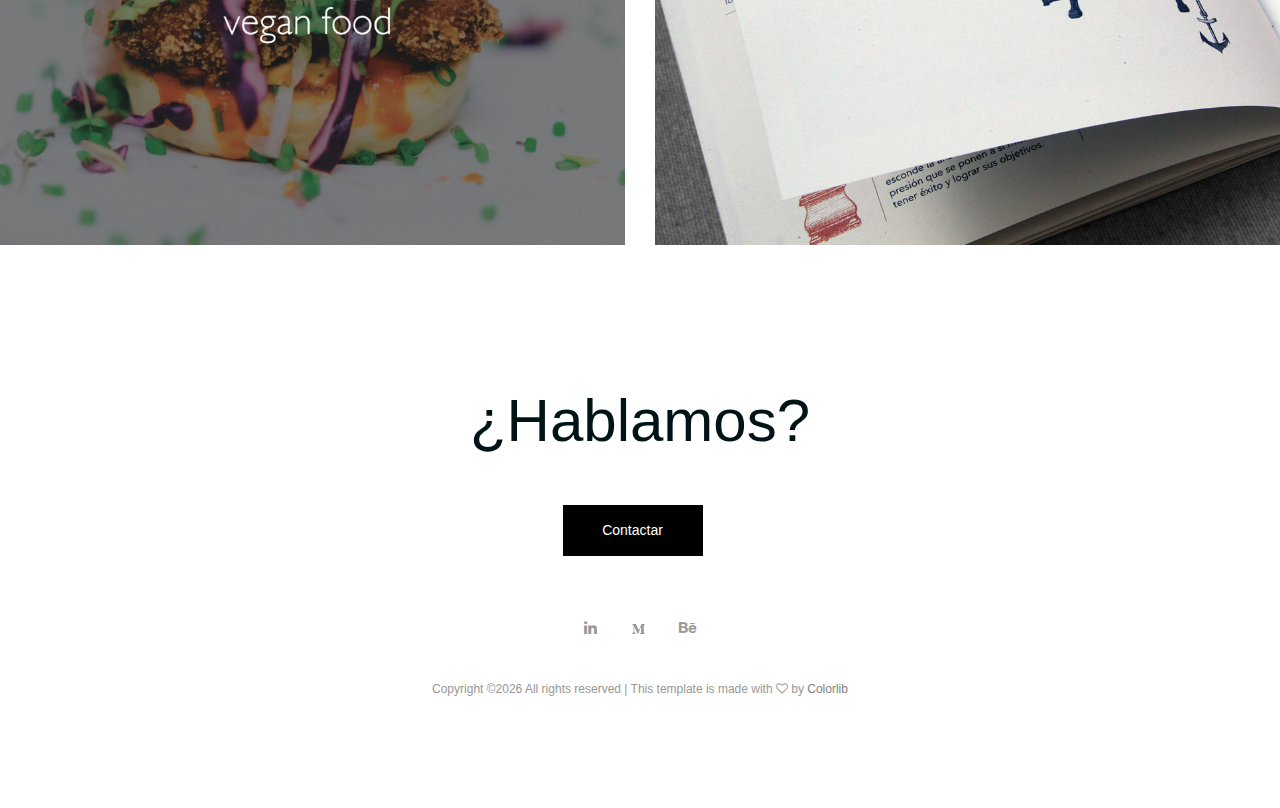
==== commit 371dfecd: "version 2" ====
--- a/index.html
+++ b/index.html
@@ -163,10 +163,10 @@
 
 					
 					<div class="mix col-lg-4 col-md-6 web">
-						<a href="https://colorlib.com/preview/#riddle" target="_blank" class="portfolio-item set-bg" data-setbg="img/portfolio/3.jpg">
-							<div class="pi-inner">
-									<p class="gallery-p">
-											Microsite Banksy 
+						<a href="proyecto3.html" target="_blank" class="portfolio-item set-bg" data-setbg="img/Encontrarte.jpg">
+							<div class="pi-inner">
+									<p class="gallery-p">
+											Encontrarte 
 											  </p>
 											<p class="gallery-p2">
 											Digital 
@@ -176,10 +176,10 @@
 						</a>
 					</div>
 					<div class="mix col-lg-4 col-md-6 digital">
-						<a href="https://colorlib.com/preview/#riddle" target="_blank" class="portfolio-item set-bg" data-setbg="img/portfolio/4.jpg">
-							<div class="pi-inner">
-										<p class="gallery-p">
-										Propuesta de funcionalidad 
+						<a href="proyecto4.html" target="_blank" class="portfolio-item set-bg" data-setbg="img/Acuarela3.jpg">
+							<div class="pi-inner">
+										<p class="gallery-p">
+										Papelería Acuarela 
 										</p>
 										<p class="gallery-p2">
 										Digital 
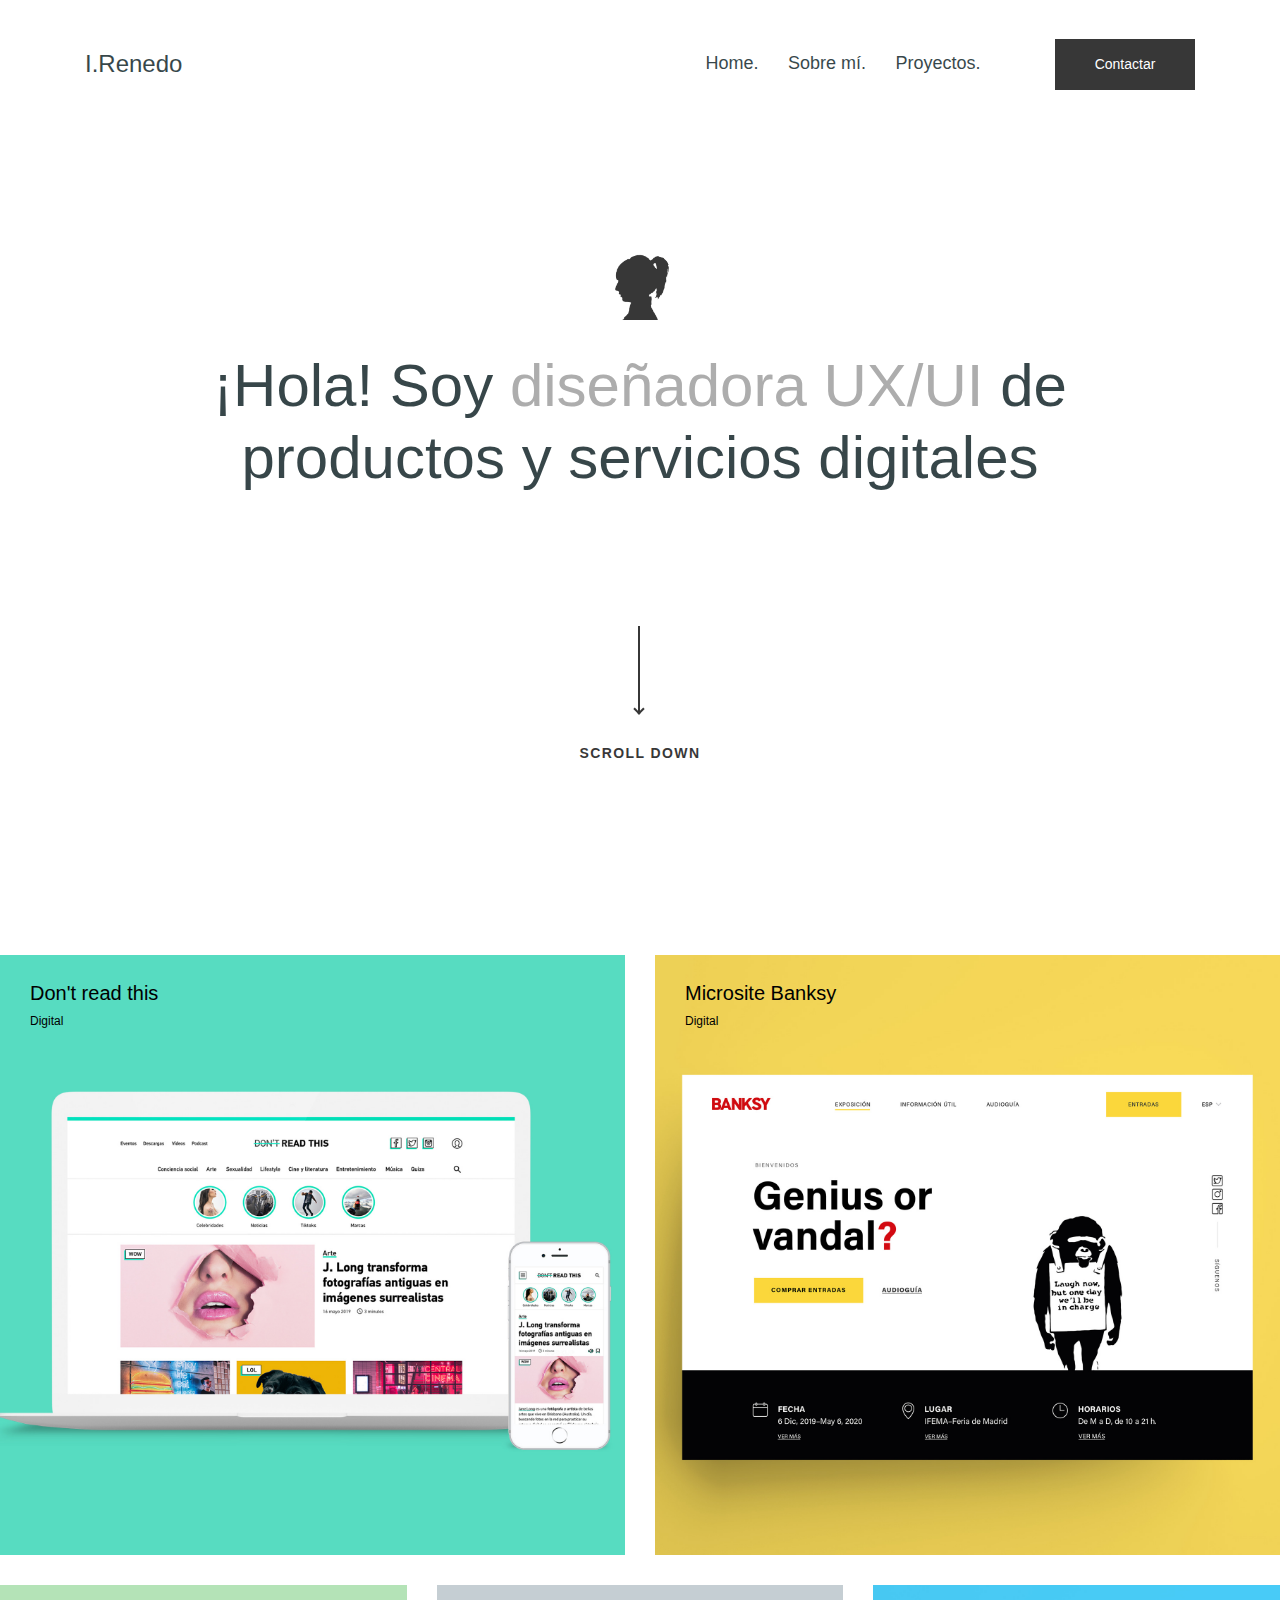
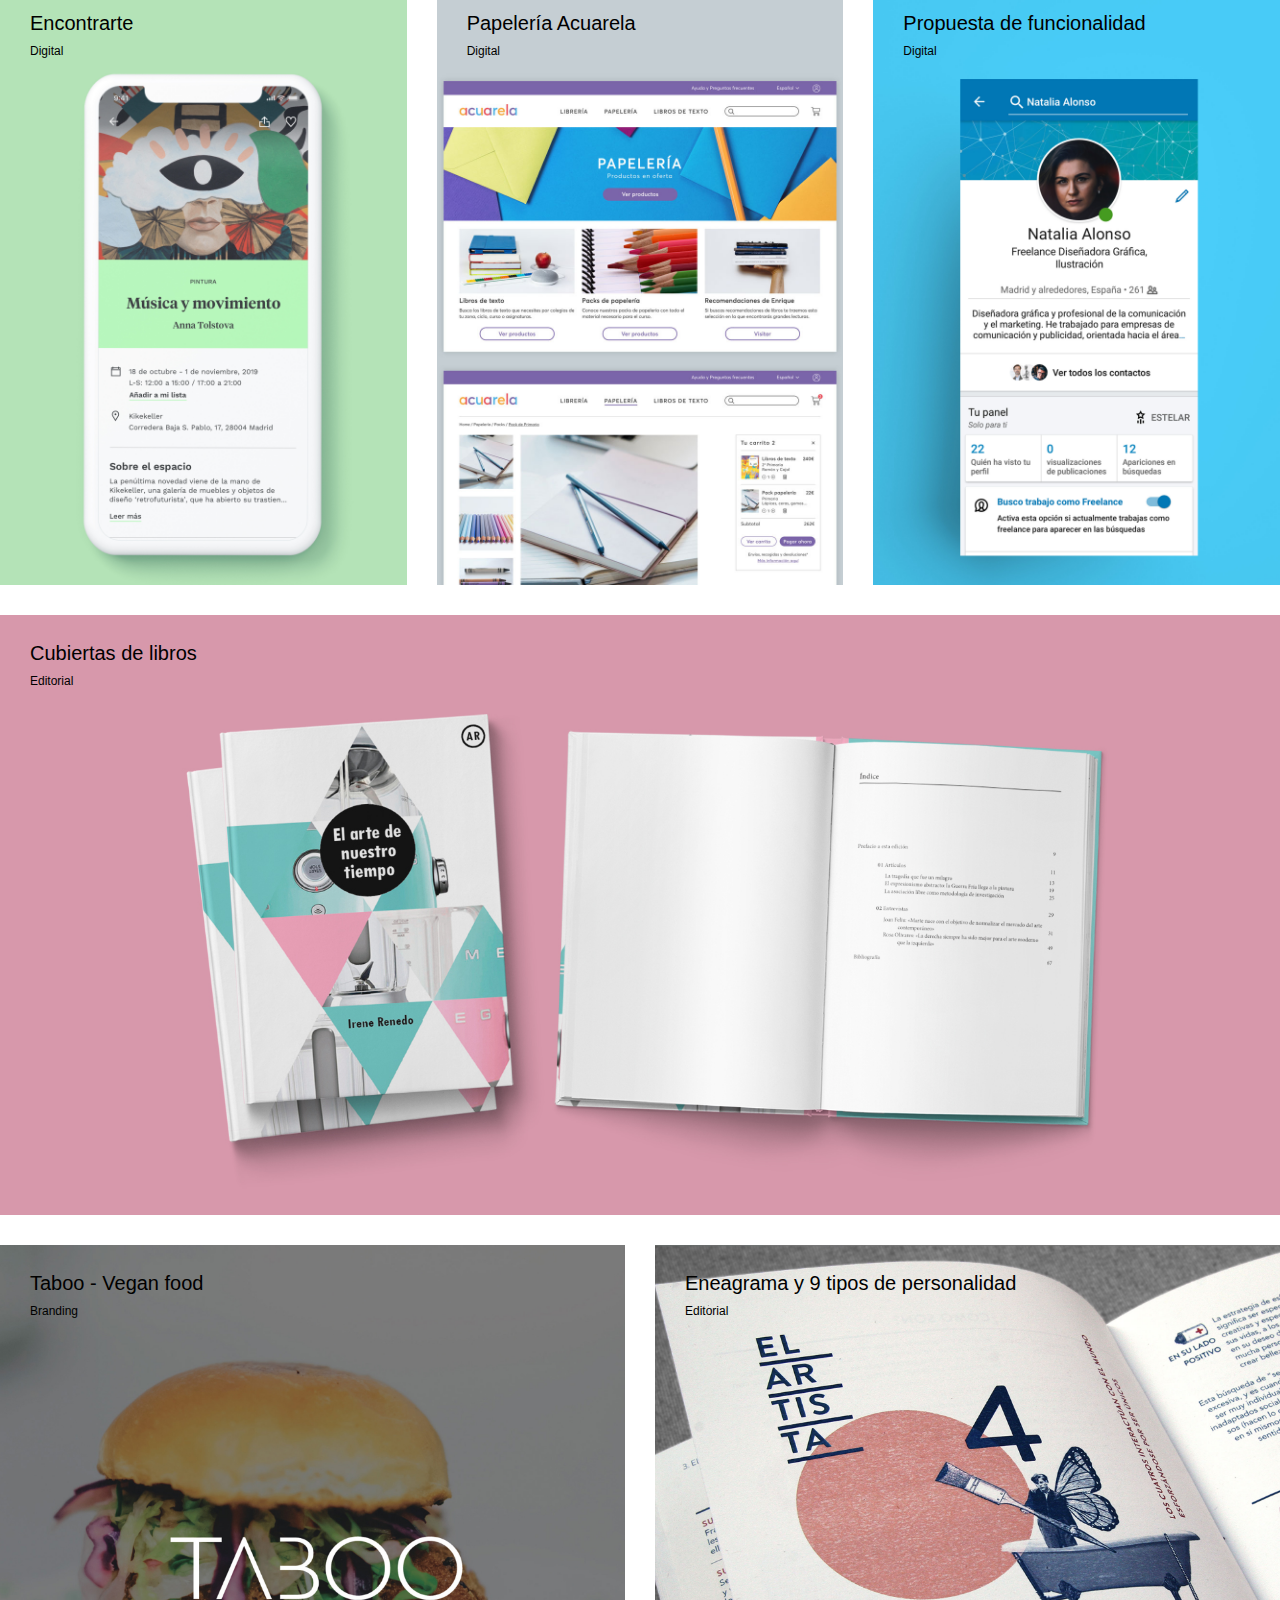
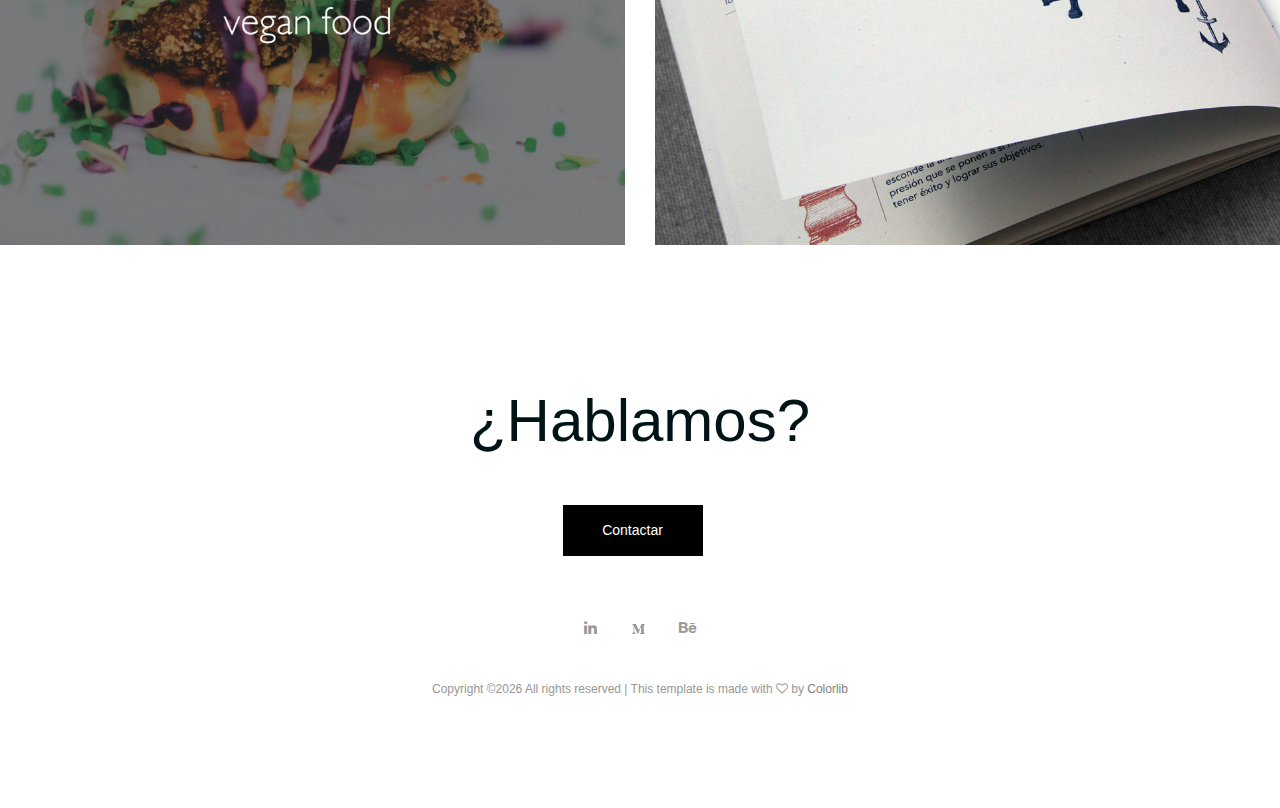
==== commit 3d5b77a5: "version 3" ====
--- a/index.html
+++ b/index.html
@@ -100,7 +100,7 @@
 				<div class="row portfolios-area">
 
 					<div class="mix col-lg-6 col-md-6 web responsiveSizeLarge"  >
-						<a href="proyecto1.html" target="_blank" class="portfolio-item set-bg" data-setbg="./img/Proyecto-editorial.jpg" >
+						<a href="proyecto1.html" class="portfolio-item set-bg" data-setbg="./img/Proyecto-editorial.jpg" >
 							<div class="pi-inner dont-read-img">
 									<p class="gallery-p">
 											Don't read this 
@@ -116,7 +116,7 @@
 					</div>
 					<!-- codigo repetido para responsive -->
 					<div class="mix col-lg-6 col-md-6 web responsiveSizeSmall" >
-							<a href="proyecto1.html" target="_blank" class="portfolio-item set-bg" data-setbg="./img/DontReadThis_mobile.png">
+							<a href="proyecto1.html" class="portfolio-item set-bg" data-setbg="./img/DontReadThis_mobile.png">
 								<div class="pi-inner">
 										<p class="gallery-p">
 												Don't read this 
@@ -131,7 +131,7 @@
 							</a>
 						</div>
 					<div class="mix col-lg-6 col-md-6 digital responsiveSizeLarge">
-						<a href="proyecto2.html" target="_blank" class="portfolio-item set-bg" data-setbg="./img/Microsite-Banksy.jpg">
+						<a href="proyecto2.html" class="portfolio-item set-bg" data-setbg="./img/Microsite-Banksy.jpg">
 							<div class="pi-inner">
 									<p class="gallery-p">
 									Microsite Banksy 
@@ -145,7 +145,7 @@
 					</div>
 					<!-- codigo repetido para responsive -->
 					<div class="mix col-lg-6 col-md-6 web responsiveSizeSmall" >
-						<a href="proyecto2.html" target="_blank" class="portfolio-item set-bg" data-setbg="./img/Banksy_mobile.png">
+						<a href="proyecto2.html" class="portfolio-item set-bg" data-setbg="./img/Banksy_mobile.png">
 							<div class="pi-inner">
 									<p class="gallery-p">
 											Microsite Banksy 
@@ -163,7 +163,7 @@
 
 					
 					<div class="mix col-lg-4 col-md-6 web">
-						<a href="proyecto3.html" target="_blank" class="portfolio-item set-bg" data-setbg="img/Encontrarte.jpg">
+						<a href="proyecto3.html" class="portfolio-item set-bg" data-setbg="img/Encontrarte.jpg">
 							<div class="pi-inner">
 									<p class="gallery-p">
 											Encontrarte 
@@ -176,7 +176,7 @@
 						</a>
 					</div>
 					<div class="mix col-lg-4 col-md-6 digital">
-						<a href="proyecto4.html" target="_blank" class="portfolio-item set-bg" data-setbg="img/Acuarela3.jpg">
+						<a href="proyecto4.html" class="portfolio-item set-bg" data-setbg="img/Acuarela3.jpg">
 							<div class="pi-inner">
 										<p class="gallery-p">
 										Papelería Acuarela 
@@ -189,7 +189,7 @@
 						</a>
 					</div>
 					<div class="mix col-lg-4 col-md-6 rened">
-						<a href="proyecto5.html" target="_blank" class="portfolio-item set-bg" data-setbg="./img/Funcionalidad-LinkedIn.jpg">
+						<a href="proyecto5.html" class="portfolio-item set-bg" data-setbg="./img/Funcionalidad-LinkedIn.jpg">
 							<div class="pi-inner">
 									<p class="gallery-p">
 									Propuesta de funcionalidad 
